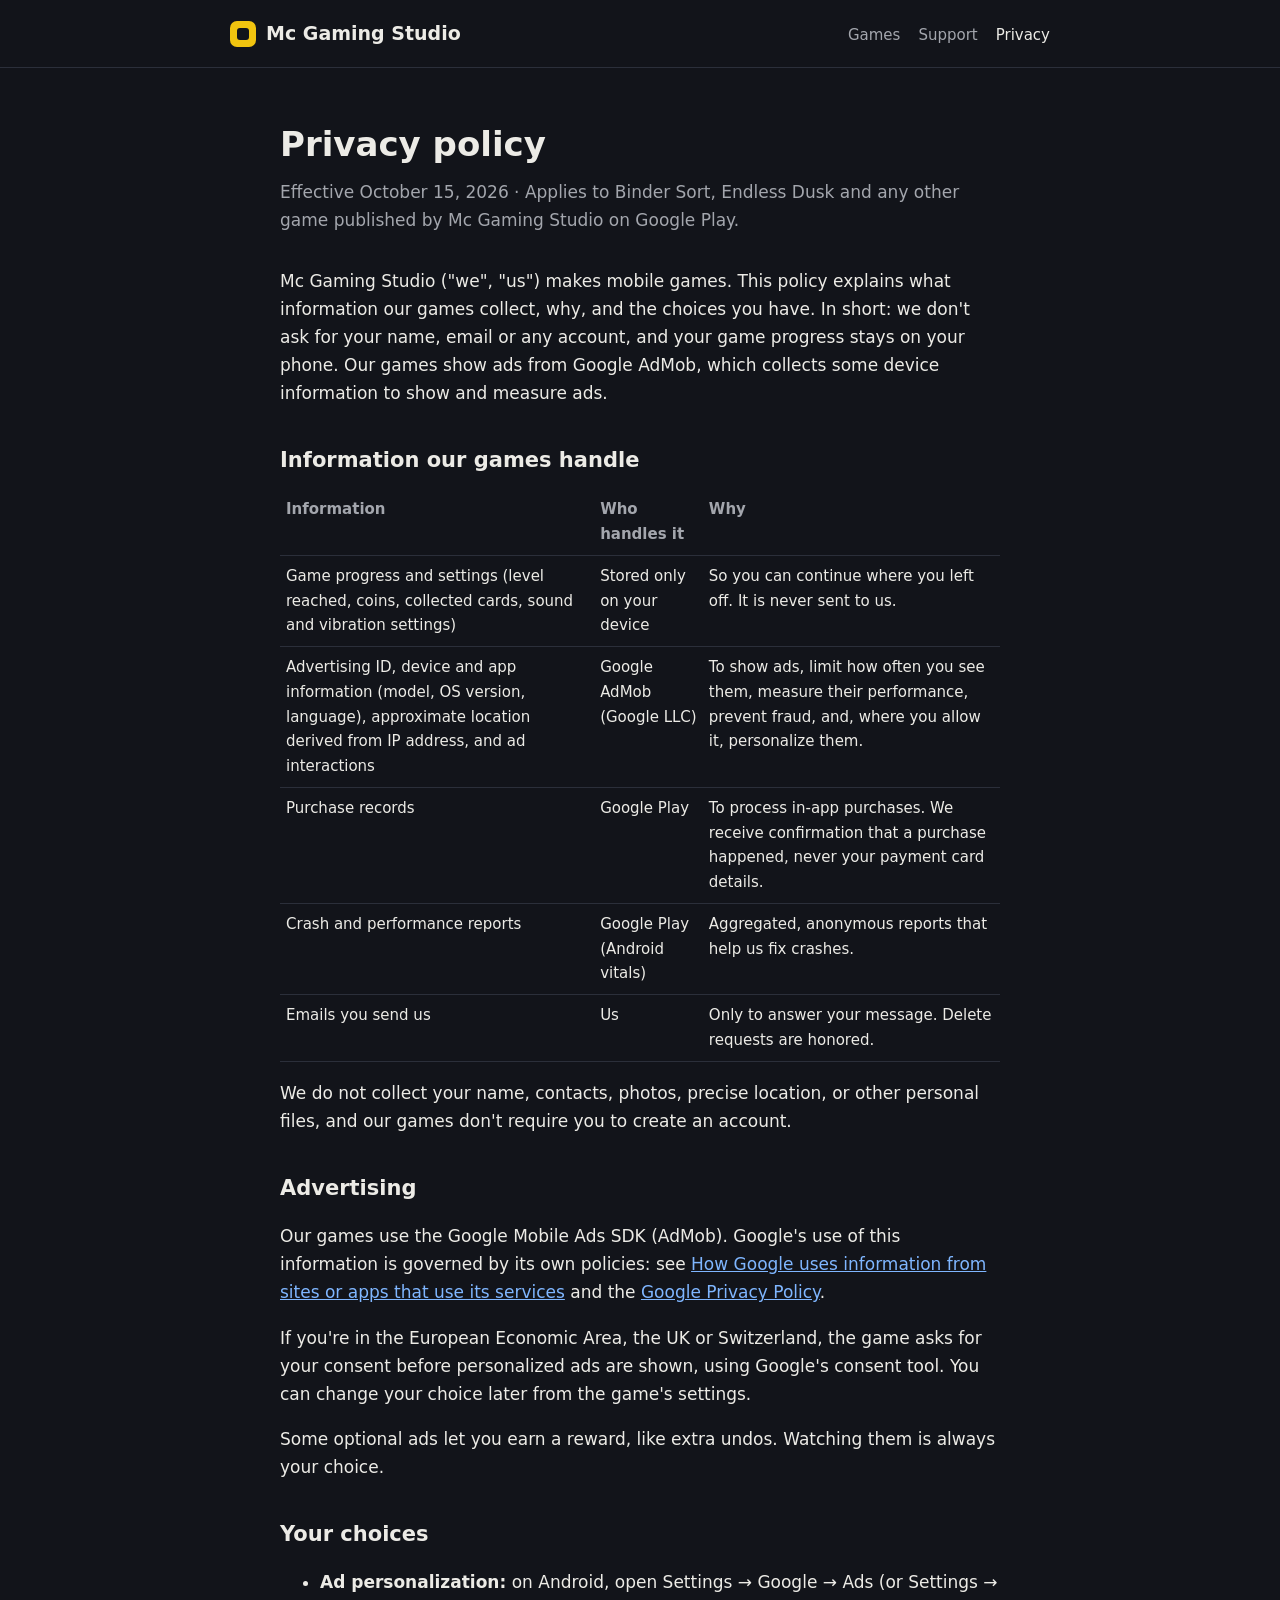
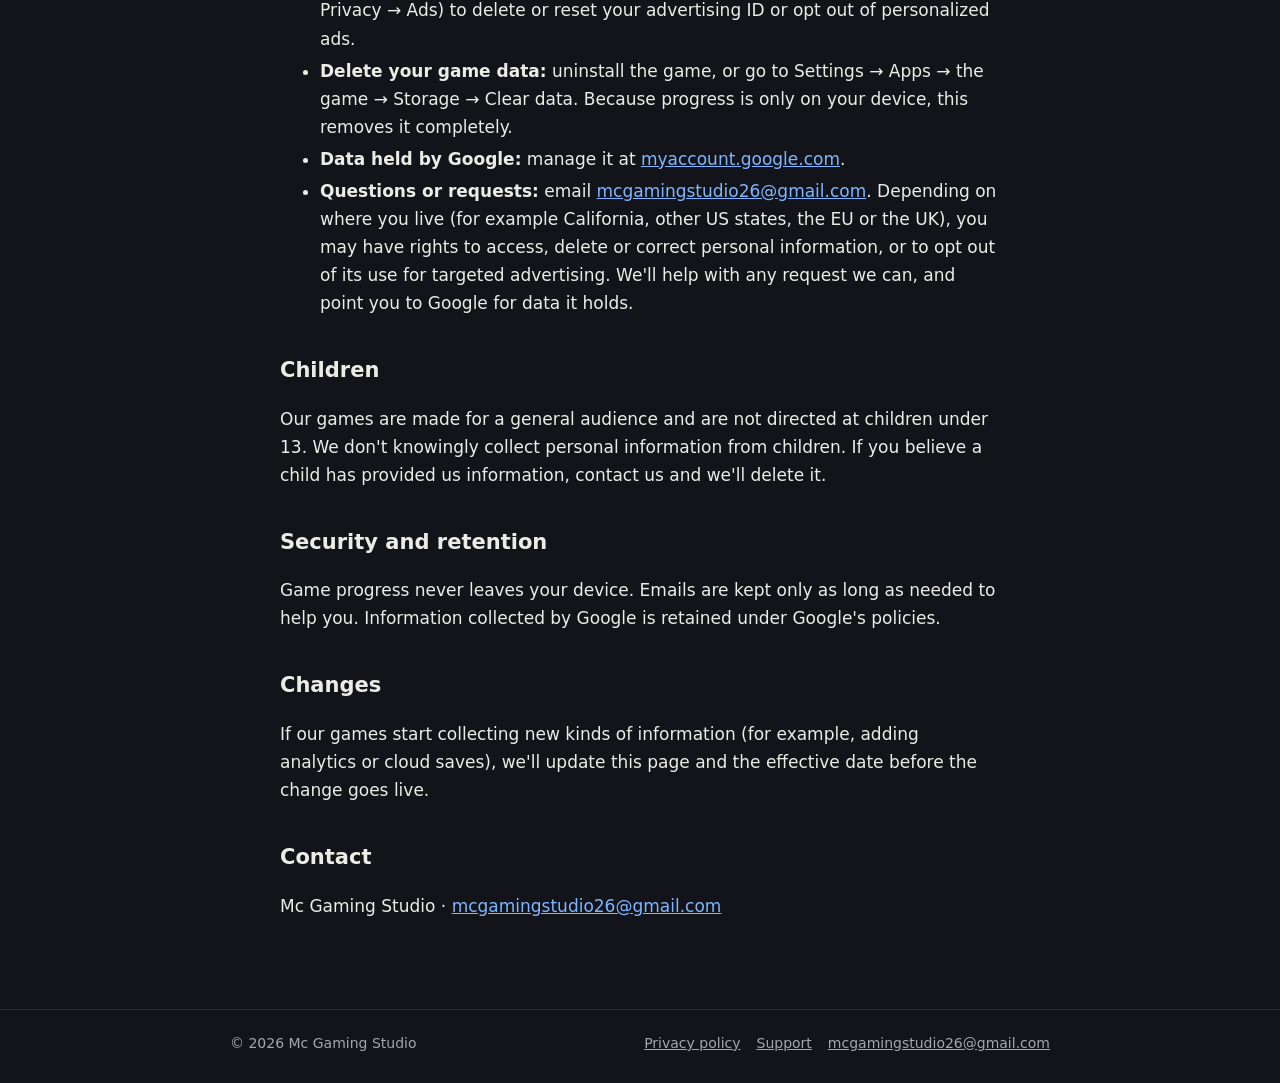
==== privacy.html @ 439d2fc5 "Mc Gaming Studio website: home, support, privacy policy Co-Authored-By: Claude Opus 5.5 <noreply@ant" ====
<!doctype html>
<html lang="en">
<head>
<meta charset="utf-8">
<meta name="viewport" content="width=device-width, initial-scale=1">
<title>Privacy policy — Mc Gaming Studio</title>
<meta name="description" content="How Mc Gaming Studio games handle your information.">
<link rel="icon" href="data:image/svg+xml,%3Csvg xmlns='http://www.w3.org/2000/svg' viewBox='0 0 16 16'%3E%3Crect width='16' height='16' rx='4' fill='%23f1c40f'/%3E%3Crect x='4' y='4' width='8' height='8' rx='2' fill='%2312141a'/%3E%3C/svg%3E">
<link rel="stylesheet" href="style.css">
</head>
<body>
<header><div class="wrap"><a class="brand" href="./"><span class="mark"></span>Mc Gaming Studio</a><nav><a href="./">Games</a><a href="support.html">Support</a><a href="privacy.html" aria-current="page">Privacy</a></nav></div></header>
<main class="wrap doc">
  <h1>Privacy policy</h1>
  <p class="meta">Effective October 15, 2026 · Applies to Binder Sort, Endless Dusk and any other game published by Mc Gaming Studio on Google Play.</p>

  <p>Mc Gaming Studio ("we", "us") makes mobile games. This policy explains what information our games collect, why, and the choices you have. In short: we don't ask for your name, email or any account, and your game progress stays on your phone. Our games show ads from Google AdMob, which collects some device information to show and measure ads.</p>

  <h2>Information our games handle</h2>
  <table>
    <thead><tr><th>Information</th><th>Who handles it</th><th>Why</th></tr></thead>
    <tbody>
      <tr><td>Game progress and settings (level reached, coins, collected cards, sound and vibration settings)</td><td>Stored only on your device</td><td>So you can continue where you left off. It is never sent to us.</td></tr>
      <tr><td>Advertising ID, device and app information (model, OS version, language), approximate location derived from IP address, and ad interactions</td><td>Google AdMob (Google LLC)</td><td>To show ads, limit how often you see them, measure their performance, prevent fraud, and, where you allow it, personalize them.</td></tr>
      <tr><td>Purchase records</td><td>Google Play</td><td>To process in-app purchases. We receive confirmation that a purchase happened, never your payment card details.</td></tr>
      <tr><td>Crash and performance reports</td><td>Google Play (Android vitals)</td><td>Aggregated, anonymous reports that help us fix crashes.</td></tr>
      <tr><td>Emails you send us</td><td>Us</td><td>Only to answer your message. Delete requests are honored.</td></tr>
    </tbody>
  </table>
  <p>We do not collect your name, contacts, photos, precise location, or other personal files, and our games don't require you to create an account.</p>

  <h2>Advertising</h2>
  <p>Our games use the Google Mobile Ads SDK (AdMob). Google's use of this information is governed by its own policies: see <a href="https://policies.google.com/technologies/partner-sites">How Google uses information from sites or apps that use its services</a> and the <a href="https://policies.google.com/privacy">Google Privacy Policy</a>.</p>
  <p>If you're in the European Economic Area, the UK or Switzerland, the game asks for your consent before personalized ads are shown, using Google's consent tool. You can change your choice later from the game's settings.</p>
  <p>Some optional ads let you earn a reward, like extra undos. Watching them is always your choice.</p>

  <h2 id="your-choices">Your choices</h2>
  <ul>
    <li><strong>Ad personalization:</strong> on Android, open Settings → Google → Ads (or Settings → Privacy → Ads) to delete or reset your advertising ID or opt out of personalized ads.</li>
    <li><strong>Delete your game data:</strong> uninstall the game, or go to Settings → Apps → the game → Storage → Clear data. Because progress is only on your device, this removes it completely.</li>
    <li><strong>Data held by Google:</strong> manage it at <a href="https://myaccount.google.com/data-and-privacy">myaccount.google.com</a>.</li>
    <li><strong>Questions or requests:</strong> email <a href="mailto:mcgamingstudio26@gmail.com">mcgamingstudio26@gmail.com</a>. Depending on where you live (for example California, other US states, the EU or the UK), you may have rights to access, delete or correct personal information, or to opt out of its use for targeted advertising. We'll help with any request we can, and point you to Google for data it holds.</li>
  </ul>

  <h2>Children</h2>
  <p>Our games are made for a general audience and are not directed at children under 13. We don't knowingly collect personal information from children. If you believe a child has provided us information, contact us and we'll delete it.</p>

  <h2>Security and retention</h2>
  <p>Game progress never leaves your device. Emails are kept only as long as needed to help you. Information collected by Google is retained under Google's policies.</p>

  <h2>Changes</h2>
  <p>If our games start collecting new kinds of information (for example, adding analytics or cloud saves), we'll update this page and the effective date before the change goes live.</p>

  <h2>Contact</h2>
  <p>Mc Gaming Studio · <a href="mailto:mcgamingstudio26@gmail.com">mcgamingstudio26@gmail.com</a></p>
</main>
<footer><div class="wrap"><span>&copy; 2026 Mc Gaming Studio</span><span><a href="privacy.html">Privacy policy</a><a href="support.html">Support</a><a href="mailto:mcgamingstudio26@gmail.com">mcgamingstudio26@gmail.com</a></span></div></footer>
</body></html>
---- style.css ----
:root {
  --bg: #12141a;
  --panel: #1b1e26;
  --line: #2b2f3a;
  --text: #ecebe6;
  --muted: #a3a6ad;
  --accent: #f1c40f;
  --link: #7fb6ff;
  --radius: 14px;
}
* { box-sizing: border-box; }
html, body { margin: 0; background: var(--bg); color: var(--text); font: 17px/1.65 system-ui, -apple-system, 'Segoe UI', Roboto, sans-serif; }
a { color: var(--link); }
.wrap { max-width: 860px; margin: 0 auto; padding: 0 20px; }
header { border-bottom: 1px solid var(--line); }
header .wrap { display: flex; align-items: center; justify-content: space-between; gap: 16px; padding-top: 18px; padding-bottom: 18px; flex-wrap: wrap; }
.brand { font-weight: 700; font-size: 19px; color: var(--text); text-decoration: none; display: flex; align-items: center; gap: 10px; }
.brand .mark { width: 26px; height: 26px; border-radius: 7px; background: var(--accent); display: inline-block; position: relative; }
.brand .mark::after { content: ''; position: absolute; inset: 7px; border-radius: 3px; background: var(--bg); }
nav a { color: var(--muted); text-decoration: none; margin-left: 18px; font-size: 15px; }
nav a:hover, nav a[aria-current] { color: var(--text); }
.hero { padding: 64px 0 32px; }
.hero h1 { font-size: clamp(30px, 5vw, 44px); line-height: 1.15; margin: 0 0 12px; }
.hero p { color: var(--muted); margin: 0; max-width: 560px; }
.games { display: grid; grid-template-columns: repeat(auto-fit, minmax(260px, 1fr)); gap: 18px; padding: 24px 0 64px; }
.game { background: var(--panel); border: 1px solid var(--line); border-radius: var(--radius); padding: 22px; }
.game .art { height: 120px; border-radius: 10px; margin-bottom: 16px; display: flex; align-items: flex-end; gap: 6px; padding: 14px; }
.game h2 { margin: 0 0 6px; font-size: 21px; }
.game p { margin: 0 0 12px; color: var(--muted); font-size: 15px; }
.tag { display: inline-block; font-size: 12px; font-weight: 600; letter-spacing: .03em; padding: 3px 10px; border-radius: 99px; background: #2a2d36; color: var(--muted); }
.art-sort { background: #1f2430; }
.art-sort span { flex: 1; border-radius: 6px; }
.art-dusk { background: linear-gradient(180deg, #2b1d3a, #5a2a3c 60%, #c2603d); align-items: center; justify-content: center; }
.art-dusk span { width: 6px; border-radius: 3px; background: rgba(255,255,255,.75); }
.doc { padding-top: 48px; padding-bottom: 72px; max-width: 760px; }
.doc h1 { font-size: 34px; margin: 0 0 6px; }
.doc .meta { color: var(--muted); margin: 0 0 32px; }
.doc h2 { font-size: 21px; margin: 36px 0 8px; }
.doc li { margin: 4px 0; }
.doc table { width: 100%; border-collapse: collapse; font-size: 15px; margin: 12px 0; }
.doc th, .doc td { text-align: left; border-bottom: 1px solid var(--line); padding: 8px 6px; vertical-align: top; }
.doc th { color: var(--muted); font-weight: 600; }
footer { border-top: 1px solid var(--line); color: var(--muted); font-size: 14px; }
footer .wrap { padding-top: 22px; padding-bottom: 28px; display: flex; justify-content: space-between; gap: 12px; flex-wrap: wrap; }
footer a { color: var(--muted); margin-left: 16px; }
@media (max-width: 520px) { nav a { margin: 0 14px 0 0; } }
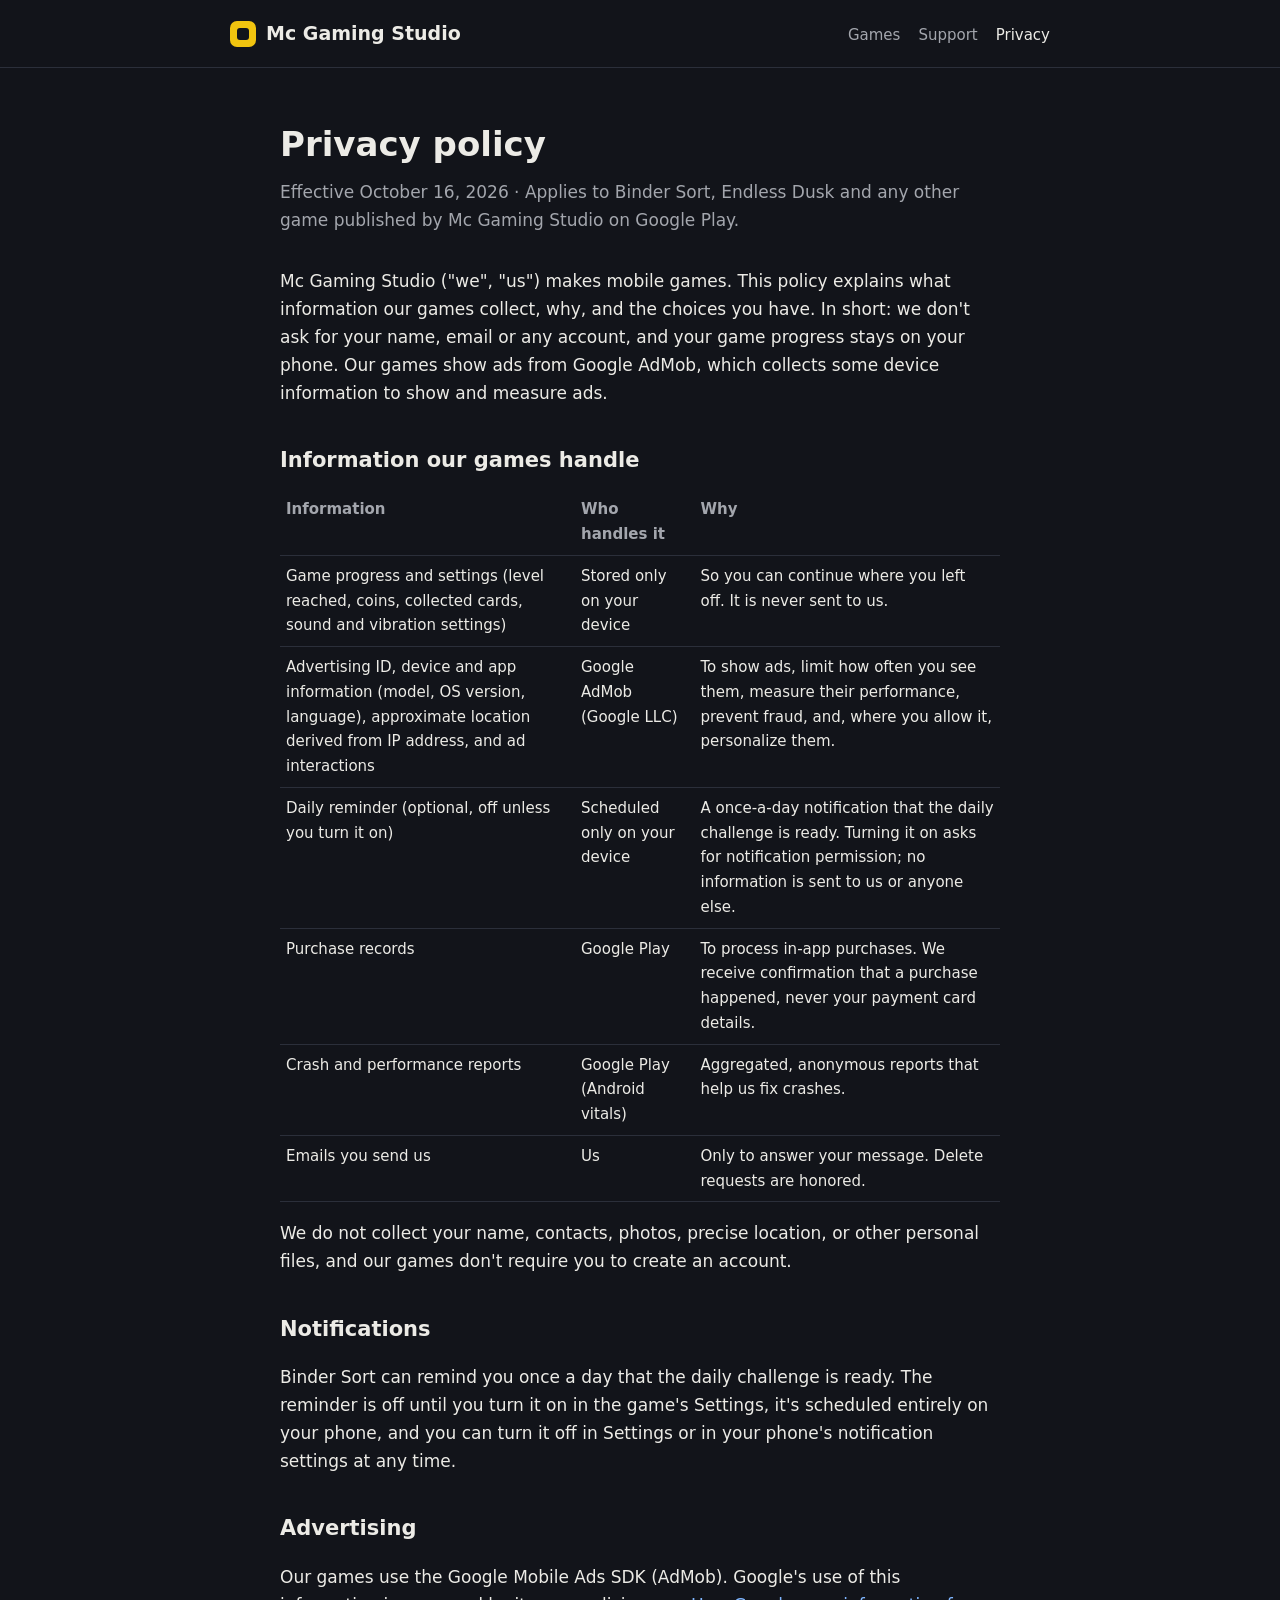
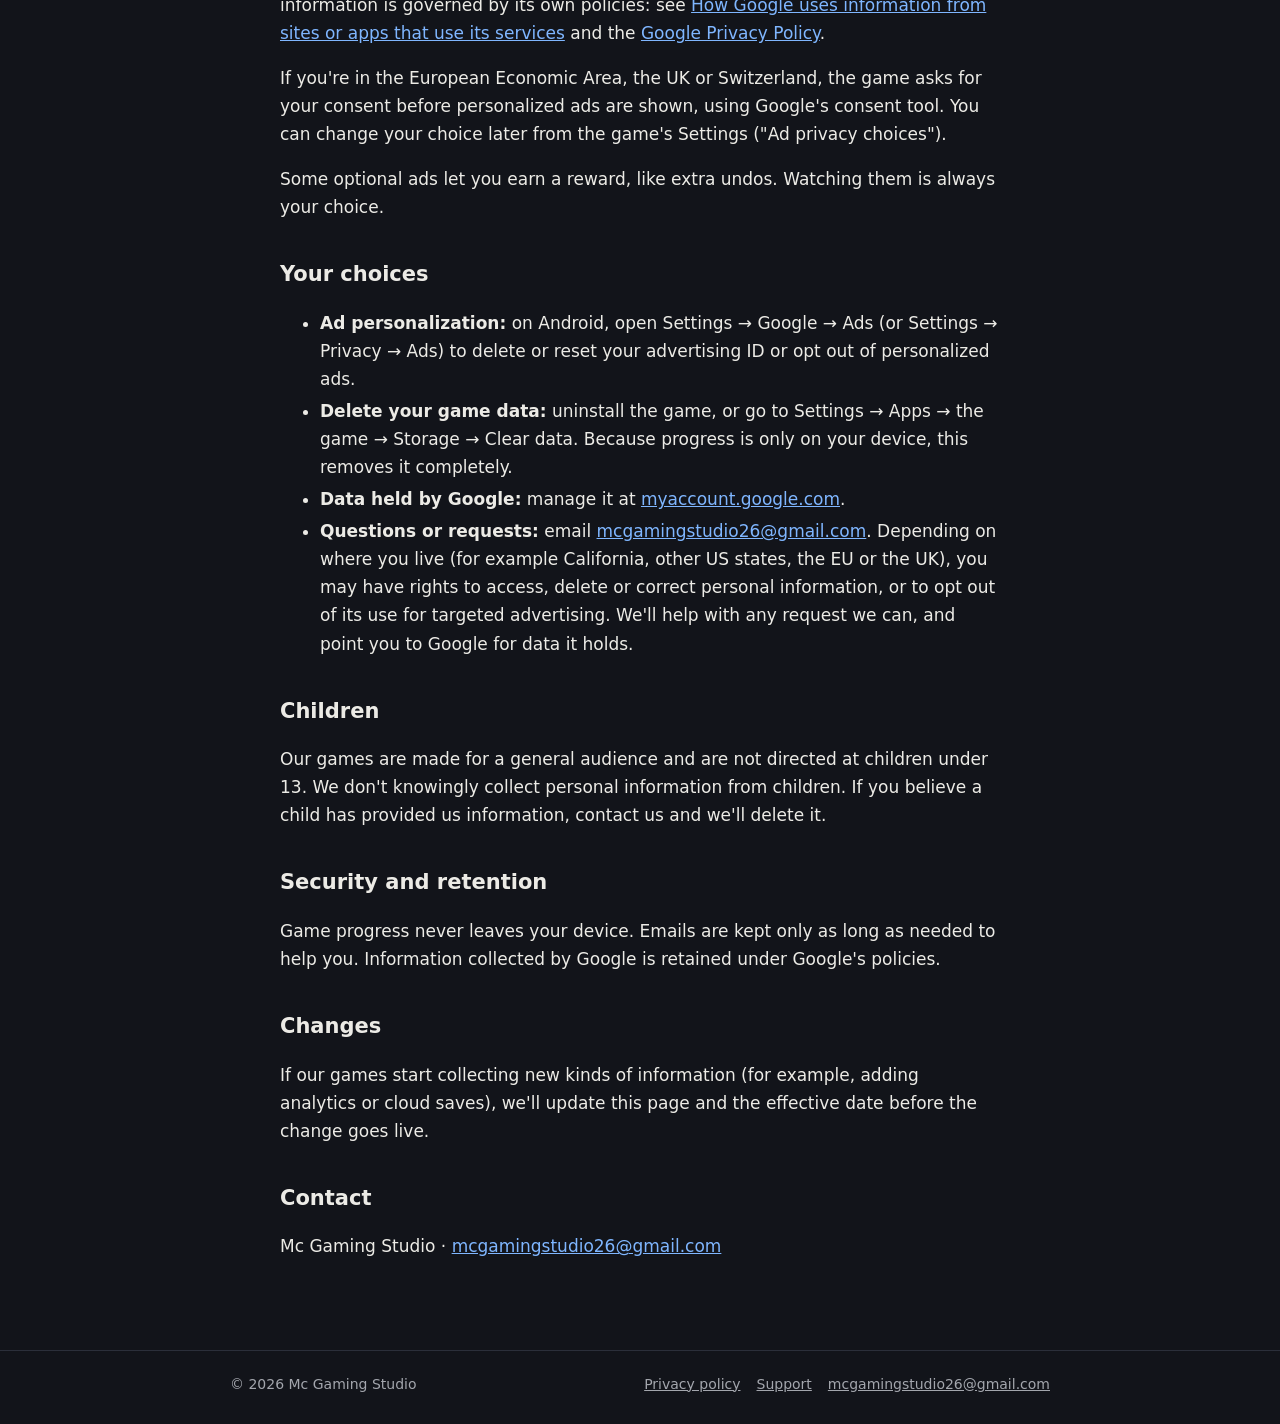
==== commit fd112213: "Add Binder Sort page; privacy policy covers daily reminders and ad choices - binder-sort.html: game " ====
--- a/privacy.html
+++ b/privacy.html
@@ -12,7 +12,7 @@
 <header><div class="wrap"><a class="brand" href="./"><span class="mark"></span>Mc Gaming Studio</a><nav><a href="./">Games</a><a href="support.html">Support</a><a href="privacy.html" aria-current="page">Privacy</a></nav></div></header>
 <main class="wrap doc">
   <h1>Privacy policy</h1>
-  <p class="meta">Effective October 15, 2026 · Applies to Binder Sort, Endless Dusk and any other game published by Mc Gaming Studio on Google Play.</p>
+  <p class="meta">Effective October 16, 2026 · Applies to Binder Sort, Endless Dusk and any other game published by Mc Gaming Studio on Google Play.</p>
 
   <p>Mc Gaming Studio ("we", "us") makes mobile games. This policy explains what information our games collect, why, and the choices you have. In short: we don't ask for your name, email or any account, and your game progress stays on your phone. Our games show ads from Google AdMob, which collects some device information to show and measure ads.</p>
 
@@ -22,6 +22,7 @@
     <tbody>
       <tr><td>Game progress and settings (level reached, coins, collected cards, sound and vibration settings)</td><td>Stored only on your device</td><td>So you can continue where you left off. It is never sent to us.</td></tr>
       <tr><td>Advertising ID, device and app information (model, OS version, language), approximate location derived from IP address, and ad interactions</td><td>Google AdMob (Google LLC)</td><td>To show ads, limit how often you see them, measure their performance, prevent fraud, and, where you allow it, personalize them.</td></tr>
+      <tr><td>Daily reminder (optional, off unless you turn it on)</td><td>Scheduled only on your device</td><td>A once-a-day notification that the daily challenge is ready. Turning it on asks for notification permission; no information is sent to us or anyone else.</td></tr>
       <tr><td>Purchase records</td><td>Google Play</td><td>To process in-app purchases. We receive confirmation that a purchase happened, never your payment card details.</td></tr>
       <tr><td>Crash and performance reports</td><td>Google Play (Android vitals)</td><td>Aggregated, anonymous reports that help us fix crashes.</td></tr>
       <tr><td>Emails you send us</td><td>Us</td><td>Only to answer your message. Delete requests are honored.</td></tr>
@@ -29,9 +30,12 @@
   </table>
   <p>We do not collect your name, contacts, photos, precise location, or other personal files, and our games don't require you to create an account.</p>
 
+  <h2>Notifications</h2>
+  <p>Binder Sort can remind you once a day that the daily challenge is ready. The reminder is off until you turn it on in the game's Settings, it's scheduled entirely on your phone, and you can turn it off in Settings or in your phone's notification settings at any time.</p>
+
   <h2>Advertising</h2>
   <p>Our games use the Google Mobile Ads SDK (AdMob). Google's use of this information is governed by its own policies: see <a href="https://policies.google.com/technologies/partner-sites">How Google uses information from sites or apps that use its services</a> and the <a href="https://policies.google.com/privacy">Google Privacy Policy</a>.</p>
-  <p>If you're in the European Economic Area, the UK or Switzerland, the game asks for your consent before personalized ads are shown, using Google's consent tool. You can change your choice later from the game's settings.</p>
+  <p>If you're in the European Economic Area, the UK or Switzerland, the game asks for your consent before personalized ads are shown, using Google's consent tool. You can change your choice later from the game's Settings ("Ad privacy choices").</p>
   <p>Some optional ads let you earn a reward, like extra undos. Watching them is always your choice.</p>
 
   <h2 id="your-choices">Your choices</h2>
--- a/style.css
+++ b/style.css
@@ -44,3 +44,14 @@
 footer .wrap { padding-top: 22px; padding-bottom: 28px; display: flex; justify-content: space-between; gap: 12px; flex-wrap: wrap; }
 footer a { color: var(--muted); margin-left: 16px; }
 @media (max-width: 520px) { nav a { margin: 0 14px 0 0; } }
+.app-hero { display: flex; gap: 24px; align-items: center; padding: 56px 0 24px; flex-wrap: wrap; }
+.app-hero h1 { font-size: clamp(30px, 5vw, 42px); line-height: 1.1; margin: 0 0 8px; }
+.app-hero p { color: var(--muted); margin: 0 0 12px; max-width: 560px; }
+.app-icon { width: 128px; height: 128px; border-radius: 28px; box-shadow: 0 10px 30px rgba(0,0,0,.45); flex: none; }
+.card-row { display: grid; grid-template-columns: repeat(6, 1fr); gap: 12px; padding: 12px 0 8px; }
+.card-row img { width: 100%; height: auto; border-radius: 10px; border: 4px solid #f3ead6; box-shadow: 0 6px 16px rgba(0,0,0,.4); }
+@media (max-width: 640px) { .card-row { grid-template-columns: repeat(3, 1fr); } }
+.feature-list { padding-top: 16px; }
+.game .art-icon { background: linear-gradient(160deg, #1d4a46, #0f2e2c); align-items: center; justify-content: center; }
+.game .art-icon img { width: 96px; height: 96px; border-radius: 22px; box-shadow: 0 6px 18px rgba(0,0,0,.45); }
+.game a.more { font-size: 14px; margin-left: 10px; }
